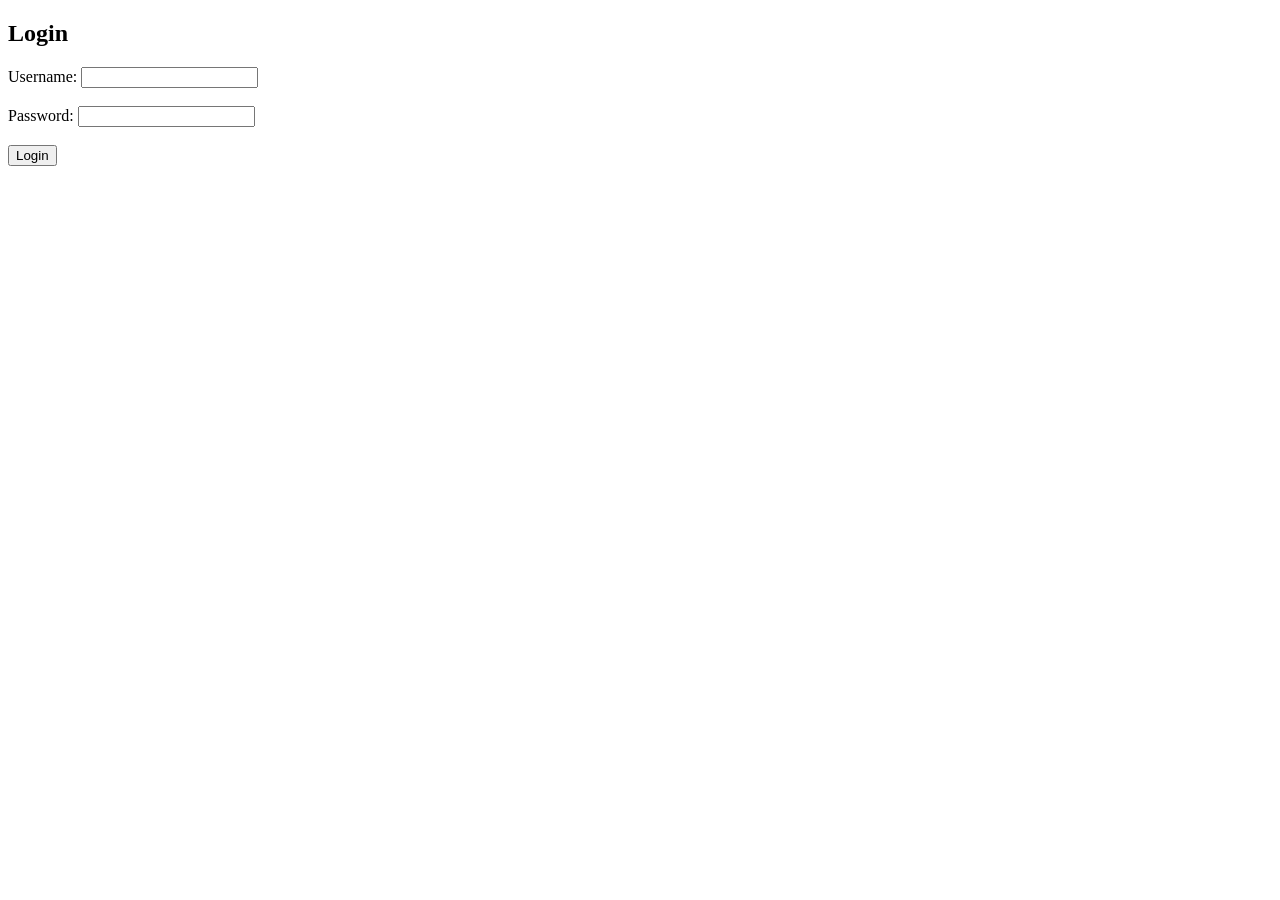
==== templates/login.html @ ad26cc6d "Add db.py with user registration" ====
<!DOCTYPE html>
<html lang="en">
<head>
    <meta charset="UTF-8">
    <meta name="viewport" content="width=device-width, initial-scale=1.0">
    <title>Login</title>
</head>
<body>
    <h2>Login</h2>
    <form action="/login" method="POST" target="_top">
        <label for="username">Username:</label>
        <input type="text" id="username" name="username" required>
        <br><br>
        <label for="password">Password:</label>
        <input type="password" id="password" name="password" required>
        <br><br>
        <button type="submit">Login</button>
    </form>
</body>
</html>
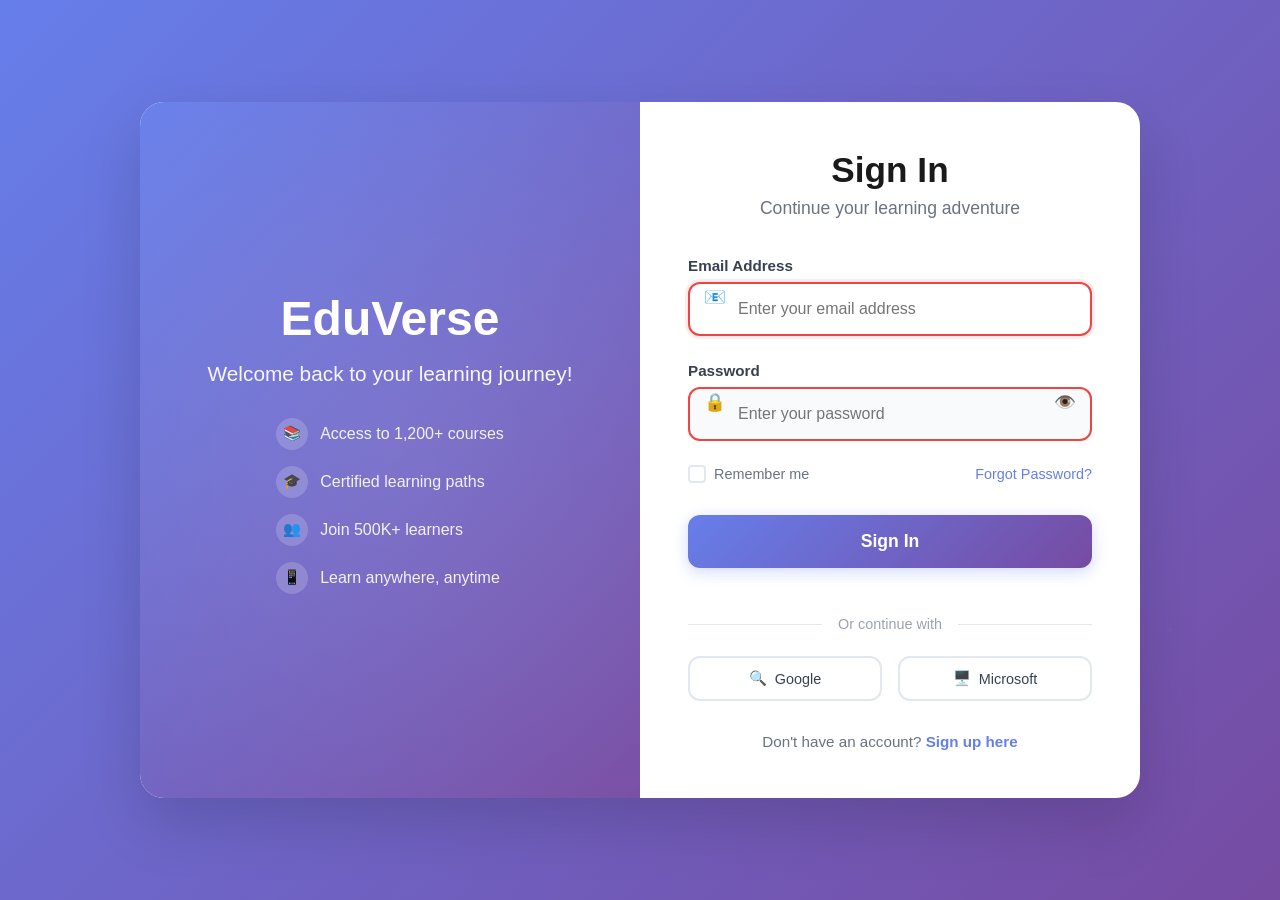
==== commit a6bca360: "SIGN IN USER INTEGRATE" ====
--- a/templates/login.html
+++ b/templates/login.html
@@ -3,18 +3,775 @@
 <head>
     <meta charset="UTF-8">
     <meta name="viewport" content="width=device-width, initial-scale=1.0">
-    <title>Login</title>
+    <title>Sign In - EduVerse</title>
+    <style>
+        * {
+            margin: 0;
+            padding: 0;
+            box-sizing: border-box;
+        }
+
+        body {
+            font-family: 'Inter', -apple-system, BlinkMacSystemFont, sans-serif;
+            min-height: 100vh;
+            background: linear-gradient(135deg, #667eea 0%, #764ba2 100%);
+            display: flex;
+            align-items: center;
+            justify-content: center;
+            padding: 2rem;
+            position: relative;
+            overflow: hidden;
+        }
+
+        /* Animated Background Elements */
+        body::before {
+            content: '';
+            position: absolute;
+            top: 0;
+            left: 0;
+            right: 0;
+            bottom: 0;
+            background: url('data:image/svg+xml,<svg xmlns="http://www.w3.org/2000/svg" viewBox="0 0 1000 1000"><defs><radialGradient id="a" cx="50%" cy="50%" r="50%"><stop offset="0%" style="stop-color:white;stop-opacity:0.1"/><stop offset="100%" style="stop-color:white;stop-opacity:0"/></radialGradient></defs><circle cx="200" cy="300" r="4" fill="url(%23a)"/><circle cx="600" cy="150" r="3" fill="url(%23a)"/><circle cx="800" cy="400" r="5" fill="url(%23a)"/><circle cx="300" cy="700" r="3" fill="url(%23a)"/><circle cx="900" cy="600" r="4" fill="url(%23a)"/><circle cx="100" cy="500" r="2" fill="url(%23a)"/></svg>') repeat;
+            opacity: 0.4;
+            animation: float 25s ease-in-out infinite;
+        }
+
+        @keyframes float {
+            0%, 100% { transform: translateY(0px) rotate(0deg); }
+            33% { transform: translateY(-15px) rotate(120deg); }
+            66% { transform: translateY(-10px) rotate(240deg); }
+        }
+
+        /* Main Container */
+        .signin-container {
+            background: white;
+            border-radius: 24px;
+            box-shadow: 0 25px 60px rgba(0, 0, 0, 0.15);
+            overflow: hidden;
+            max-width: 1000px;
+            width: 100%;
+            min-height: 600px;
+            display: grid;
+            grid-template-columns: 1fr 1fr;
+            position: relative;
+            z-index: 1;
+            animation: slideUp 0.8s ease-out;
+        }
+
+        @keyframes slideUp {
+            from {
+                opacity: 0;
+                transform: translateY(40px);
+            }
+            to {
+                opacity: 1;
+                transform: translateY(0);
+            }
+        }
+
+        /* Left Panel - Branding */
+        .branding-panel {
+            background: linear-gradient(135deg, #667eea 0%, #764ba2 100%);
+            padding: 3rem;
+            display: flex;
+            flex-direction: column;
+            justify-content: center;
+            align-items: center;
+            text-align: center;
+            color: white;
+            position: relative;
+            overflow: hidden;
+        }
+
+        .branding-panel::before {
+            content: '';
+            position: absolute;
+            top: -50%;
+            left: -50%;
+            width: 200%;
+            height: 200%;
+            background: radial-gradient(circle, rgba(255,255,255,0.1) 0%, transparent 70%);
+            animation: rotate 20s linear infinite;
+        }
+
+        @keyframes rotate {
+            from { transform: rotate(0deg); }
+            to { transform: rotate(360deg); }
+        }
+
+        .logo-large {
+            font-size: 3rem;
+            font-weight: 800;
+            margin-bottom: 1rem;
+            position: relative;
+            z-index: 2;
+        }
+
+        .tagline {
+            font-size: 1.3rem;
+            margin-bottom: 2rem;
+            opacity: 0.95;
+            position: relative;
+            z-index: 2;
+        }
+
+        .features-list {
+            list-style: none;
+            position: relative;
+            z-index: 2;
+        }
+
+        .features-list li {
+            display: flex;
+            align-items: center;
+            gap: 0.75rem;
+            margin-bottom: 1rem;
+            font-size: 1rem;
+            opacity: 0.9;
+        }
+
+        .feature-icon {
+            background: rgba(255, 255, 255, 0.2);
+            border-radius: 50%;
+            width: 32px;
+            height: 32px;
+            display: flex;
+            align-items: center;
+            justify-content: center;
+            font-size: 0.9rem;
+        }
+
+        /* Right Panel - Sign In Form */
+        .signin-panel {
+            padding: 3rem;
+            display: flex;
+            flex-direction: column;
+            justify-content: center;
+        }
+
+        .signin-header {
+            text-align: center;
+            margin-bottom: 2.5rem;
+        }
+
+        .signin-title {
+            font-size: 2.2rem;
+            font-weight: 700;
+            color: #1a1a1a;
+            margin-bottom: 0.5rem;
+        }
+
+        .signin-subtitle {
+            color: #6b7280;
+            font-size: 1.1rem;
+        }
+
+        /* Form Styles */
+        .signin-form {
+            width: 100%;
+        }
+
+        .form-group {
+            margin-bottom: 1.5rem;
+            position: relative;
+        }
+
+        .form-label {
+            display: block;
+            font-weight: 600;
+            color: #374151;
+            margin-bottom: 0.5rem;
+            font-size: 0.95rem;
+        }
+
+        .form-input {
+            width: 100%;
+            padding: 1rem 1rem 1rem 3rem;
+            border: 2px solid #e2e8f0;
+            border-radius: 12px;
+            font-size: 1rem;
+            transition: all 0.3s ease;
+            background: #f8fafc;
+        }
+
+        .form-input:focus {
+            outline: none;
+            border-color: #667eea;
+            background: white;
+            box-shadow: 0 0 0 3px rgba(102, 126, 234, 0.1);
+        }
+
+        .input-icon {
+            position: absolute;
+            left: 1rem;
+            top: 50%;
+            transform: translateY(-50%);
+            color: #9ca3af;
+            font-size: 1.1rem;
+            transition: color 0.3s ease;
+        }
+
+        .form-input:focus + .input-icon,
+        .form-group:hover .input-icon {
+            color: #667eea;
+        }
+
+        /* Password Toggle */
+        .password-toggle {
+            position: absolute;
+            right: 1rem;
+            top: 50%;
+            transform: translateY(-50%);
+            background: none;
+            border: none;
+            color: #9ca3af;
+            cursor: pointer;
+            font-size: 1.1rem;
+            transition: color 0.3s ease;
+        }
+
+        .password-toggle:hover {
+            color: #667eea;
+        }
+
+        /* Remember Me & Forgot Password */
+        .form-options {
+            display: flex;
+            justify-content: space-between;
+            align-items: center;
+            margin-bottom: 2rem;
+        }
+
+        .remember-me {
+            display: flex;
+            align-items: center;
+            gap: 0.5rem;
+            color: #6b7280;
+            font-size: 0.9rem;
+        }
+
+        .remember-checkbox {
+            width: 18px;
+            height: 18px;
+            border-radius: 4px;
+            border: 2px solid #e2e8f0;
+            position: relative;
+            cursor: pointer;
+            transition: all 0.3s ease;
+        }
+
+        .remember-checkbox.checked {
+            background: #667eea;
+            border-color: #667eea;
+        }
+
+        .remember-checkbox.checked::after {
+            content: '✓';
+            position: absolute;
+            top: -2px;
+            left: 2px;
+            color: white;
+            font-size: 0.7rem;
+            font-weight: bold;
+        }
+
+        .forgot-password {
+            color: #667eea;
+            text-decoration: none;
+            font-size: 0.9rem;
+            font-weight: 500;
+            transition: color 0.3s ease;
+        }
+
+        .forgot-password:hover {
+            color: #764ba2;
+            text-decoration: underline;
+        }
+
+        /* Sign In Button */
+        .signin-button {
+            width: 100%;
+            background: linear-gradient(135deg, #667eea, #764ba2);
+            color: white;
+            border: none;
+            padding: 1rem;
+            border-radius: 12px;
+            font-size: 1.1rem;
+            font-weight: 600;
+            cursor: pointer;
+            transition: all 0.3s ease;
+            box-shadow: 0 4px 15px rgba(102, 126, 234, 0.3);
+            position: relative;
+            overflow: hidden;
+            margin-bottom: 1.5rem;
+        }
+
+        .signin-button:hover {
+            transform: translateY(-2px);
+            box-shadow: 0 8px 25px rgba(102, 126, 234, 0.4);
+        }
+
+        .signin-button:active {
+            transform: translateY(0);
+        }
+
+        .signin-button:disabled {
+            opacity: 0.7;
+            cursor: not-allowed;
+            transform: none;
+        }
+
+        /* Loading State */
+        .loading-spinner {
+            display: none;
+            width: 20px;
+            height: 20px;
+            border: 2px solid rgba(255, 255, 255, 0.3);
+            border-radius: 50%;
+            border-top-color: white;
+            animation: spin 1s ease-in-out infinite;
+            margin-right: 0.5rem;
+        }
+
+        @keyframes spin {
+            to { transform: rotate(360deg); }
+        }
+
+        /* Divider */
+        .divider {
+            display: flex;
+            align-items: center;
+            margin: 1.5rem 0;
+            color: #9ca3af;
+            font-size: 0.9rem;
+        }
+
+        .divider::before,
+        .divider::after {
+            content: '';
+            flex: 1;
+            height: 1px;
+            background: #e2e8f0;
+        }
+
+        .divider span {
+            padding: 0 1rem;
+            background: white;
+        }
+
+        /* Social Sign In */
+        .social-buttons {
+            display: grid;
+            grid-template-columns: 1fr 1fr;
+            gap: 1rem;
+            margin-bottom: 2rem;
+        }
+
+        .social-button {
+            display: flex;
+            align-items: center;
+            justify-content: center;
+            gap: 0.5rem;
+            padding: 0.75rem;
+            border: 2px solid #e2e8f0;
+            border-radius: 12px;
+            background: white;
+            color: #374151;
+            text-decoration: none;
+            font-weight: 500;
+            font-size: 0.9rem;
+            transition: all 0.3s ease;
+        }
+
+        .social-button:hover {
+            border-color: #667eea;
+            background: #f8fafc;
+            transform: translateY(-1px);
+        }
+
+        /* Sign Up Link */
+        .signup-link {
+            text-align: center;
+            color: #6b7280;
+            font-size: 0.95rem;
+        }
+
+        .signup-link a {
+            color: #667eea;
+            text-decoration: none;
+            font-weight: 600;
+            transition: color 0.3s ease;
+        }
+
+        .signup-link a:hover {
+            color: #764ba2;
+            text-decoration: underline;
+        }
+
+        /* Error Message */
+        .error-message {
+            background: #fee2e2;
+            border: 1px solid #fecaca;
+            color: #dc2626;
+            padding: 0.75rem 1rem;
+            border-radius: 8px;
+            font-size: 0.9rem;
+            margin-bottom: 1rem;
+            display: none;
+            animation: shake 0.5s ease-in-out;
+        }
+
+        @keyframes shake {
+            0%, 100% { transform: translateX(0); }
+            25% { transform: translateX(-5px); }
+            75% { transform: translateX(5px); }
+        }
+
+        /* Success Message */
+        .success-message {
+            background: #d1fae5;
+            border: 1px solid #a7f3d0;
+            color: #065f46;
+            padding: 0.75rem 1rem;
+            border-radius: 8px;
+            font-size: 0.9rem;
+            margin-bottom: 1rem;
+            display: none;
+        }
+
+        /* Mobile Responsive */
+        @media (max-width: 768px) {
+            body {
+                padding: 1rem;
+            }
+
+            .signin-container {
+                grid-template-columns: 1fr;
+                max-width: 400px;
+            }
+
+            .branding-panel {
+                display: none;
+            }
+
+            .signin-panel {
+                padding: 2rem;
+            }
+
+            .signin-title {
+                font-size: 1.8rem;
+            }
+
+            .social-buttons {
+                grid-template-columns: 1fr;
+            }
+        }
+
+        /* Accessibility */
+        .form-input:invalid {
+            border-color: #ef4444;
+        }
+
+        .form-input:invalid:focus {
+            box-shadow: 0 0 0 3px rgba(239, 68, 68, 0.1);
+        }
+
+        /* Focus visible for keyboard navigation */
+        .signin-button:focus-visible,
+        .social-button:focus-visible,
+        .forgot-password:focus-visible {
+            outline: 2px solid #667eea;
+            outline-offset: 2px;
+        }
+
+        /* High contrast mode support */
+        @media (prefers-contrast: high) {
+            .form-input {
+                border-width: 3px;
+            }
+            
+            .signin-button {
+                border: 2px solid #000;
+            }
+        }
+    </style>
 </head>
 <body>
-    <h2>Login</h2>
-    <form action="/login" method="POST" target="_top">
-        <label for="username">Username:</label>
-        <input type="text" id="username" name="username" required>
-        <br><br>
-        <label for="password">Password:</label>
-        <input type="password" id="password" name="password" required>
-        <br><br>
-        <button type="submit">Login</button>
-    </form>
+    <div class="signin-container">
+        <!-- Left Panel - Branding -->
+        <div class="branding-panel">
+            <div class="logo-large">EduVerse</div>
+            <p class="tagline">Welcome back to your learning journey!</p>
+            <ul class="features-list">
+                <li>
+                    <div class="feature-icon">📚</div>
+                    <span>Access to 1,200+ courses</span>
+                </li>
+                <li>
+                    <div class="feature-icon">🎓</div>
+                    <span>Certified learning paths</span>
+                </li>
+                <li>
+                    <div class="feature-icon">👥</div>
+                    <span>Join 500K+ learners</span>
+                </li>
+                <li>
+                    <div class="feature-icon">📱</div>
+                    <span>Learn anywhere, anytime</span>
+                </li>
+            </ul>
+        </div>
+
+        <!-- Right Panel - Sign In Form -->
+        <div class="signin-panel">
+            <div class="signin-header">
+                <h1 class="signin-title">Sign In</h1>
+                <p class="signin-subtitle">Continue your learning adventure</p>
+            </div>
+
+            <div class="error-message" id="errorMessage">
+                Invalid email or password. Please try again.
+            </div>
+
+            <div class="success-message" id="successMessage">
+                Welcome back! Redirecting to your dashboard...
+            </div>
+
+            <form class="signin-form" id="signinForm" action="/login" method="post" target="_top">
+                <div class="form-group">
+                    <label for="email" class="form-label">Email Address</label>
+                    <input 
+                        type="email" 
+                        id="email" 
+                        class="form-input" 
+                        placeholder="Enter your email address"
+                        required
+                        autocomplete="email"
+                    >
+                    <div class="input-icon">📧</div>
+                </div>
+
+                <div class="form-group">
+                    <label for="password" class="form-label">Password</label>
+                    <input 
+                        type="password" 
+                        id="password" 
+                        class="form-input" 
+                        placeholder="Enter your password"
+                        required
+                        autocomplete="current-password"
+                    >
+                    <div class="input-icon">🔒</div>
+                    <button type="button" class="password-toggle" onclick="togglePassword()">👁️</button>
+                </div>
+
+                <div class="form-options">
+                    <label class="remember-me">
+                        <div class="remember-checkbox" onclick="toggleRemember(this)"></div>
+                        <span>Remember me</span>
+                    </label>
+                    <a href="#" class="forgot-password" onclick="showForgotPassword()">Forgot Password?</a>
+                </div>
+
+                <button type="submit" class="signin-button" id="signinButton">
+                    <div class="loading-spinner" id="loadingSpinner"></div>
+                    <span id="buttonText">Sign In</span>
+                </button>
+            </form>
+
+            <div class="divider">
+                <span>Or continue with</span>
+            </div>
+
+            <div class="social-buttons">
+                <a href="#" class="social-button" onclick="signInWith('google')">
+                    <span>🔍</span>
+                    <span>Google</span>
+                </a>
+                <a href="#" class="social-button" onclick="signInWith('microsoft')">
+                    <span>🖥️</span>
+                    <span>Microsoft</span>
+                </a>
+            </div>
+
+            <div class="signup-link">
+                Don't have an account? <a href="#" onclick="goToSignUp()">Sign up here</a>
+            </div>
+        </div>
+    </div>
+
+    <script>
+        let status;
+        // Form submission handler
+        document.getElementById('signinForm').addEventListener('submit', function(e) {
+            e.preventDefault();
+            handleSignIn();
+        });
+
+        function handleSignIn() {
+            const email = document.getElementById('email').value;
+            const password = document.getElementById('password').value;
+            const button = document.getElementById('signinButton');
+            const buttonText = document.getElementById('buttonText');
+            const spinner = document.getElementById('loadingSpinner');
+            const errorMsg = document.getElementById('errorMessage');
+            const successMsg = document.getElementById('successMessage');
+
+            // Hide previous messages
+            errorMsg.style.display = 'none';
+            successMsg.style.display = 'none';
+
+            // Validate inputs
+            if (!email || !password) {
+                showError('Please fill in all fields.');
+                return;
+            }
+
+            if (!email.includes('@')) {
+                showError('Please enter a valid email address.');
+                return;
+            }
+
+            // Show loading state
+            button.disabled = true;
+            buttonText.style.display = 'none';
+            spinner.style.display = 'inline-block';
+
+            // Simulate API call
+            setTimeout(() => {
+                
+                login(email, password);
+                button.disabled = false;
+                buttonText.style.display = 'inline';
+                spinner.style.display = 'none';
+            }, 2000);
+        }
+
+        function showError(message) {
+            const errorMsg = document.getElementById('errorMessage');
+            errorMsg.textContent = message;
+            errorMsg.style.display = 'block';
+            
+            // Add shake animation
+            errorMsg.style.animation = 'none';
+            errorMsg.offsetHeight; // Trigger reflow
+            errorMsg.style.animation = 'shake 0.5s ease-in-out';
+        }
+
+        function showSuccess() {
+            const successMsg = document.getElementById('successMessage');
+            successMsg.style.display = 'block';
+        }
+
+        function togglePassword() {
+            const passwordInput = document.getElementById('password');
+            const toggleButton = document.querySelector('.password-toggle');
+            
+            if (passwordInput.type === 'password') {
+                passwordInput.type = 'text';
+                toggleButton.textContent = '🙈';
+            } else {
+                passwordInput.type = 'password';
+                toggleButton.textContent = '👁️';
+            }
+        }
+
+        function toggleRemember(checkbox) {
+            checkbox.classList.toggle('checked');
+        }
+
+        function showForgotPassword() {
+            alert('Forgot password functionality would open a password reset form or modal.');
+        }
+
+        function signInWith(provider) {
+            const button = event.target.closest('.social-button');
+            button.style.transform = 'translateY(2px)';
+            
+            setTimeout(() => {
+                button.style.transform = 'translateY(-1px)';
+                alert(`Signing in with ${provider}...`);
+            }, 150);
+        }
+
+        function goToSignUp() {
+            alert('Redirecting to sign up page...');
+        }
+
+        // Add input validation and styling
+        document.querySelectorAll('.form-input').forEach(input => {
+            input.addEventListener('input', function() {
+                const errorMsg = document.getElementById('errorMessage');
+                if (errorMsg.style.display === 'block') {
+                    errorMsg.style.display = 'none';
+                }
+            });
+
+            input.addEventListener('focus', function() {
+                this.parentElement.style.transform = 'translateY(-2px)';
+            });
+
+            input.addEventListener('blur', function() {
+                this.parentElement.style.transform = 'translateY(0)';
+                
+                // Validate email format
+                if (this.type === 'email' && this.value) {
+                    if (this.value.includes('@') && this.value.includes('.')) {
+                        this.style.borderColor = '#10b981';
+                    } else {
+                        this.style.borderColor = '#ef4444';
+                    }
+                }
+            });
+        });
+
+        // Keyboard navigation support
+        document.addEventListener('keydown', function(e) {
+            if (e.key === 'Enter' && e.target.classList.contains('form-input')) {
+                const form = document.getElementById('signinForm');
+                form.requestSubmit();
+            }
+        });
+
+        // Demo credentials hint
+        console.log('Demo credentials: email = demo@eduverse.com, password = demo123');
+
+        // Add subtle animations on load
+        window.addEventListener('load', function() {
+            const inputs = document.querySelectorAll('.form-input');
+            inputs.forEach((input, index) => {
+                setTimeout(() => {
+                    input.style.transform = 'translateX(0)';
+                    input.style.opacity = '1';
+                }, index * 100);
+            });
+        });
+
+        // Auto-focus first input
+        document.getElementById('email').focus();
+
+        // #mycode
+        async function login(email, password) {
+            const res = await fetch("http://127.0.0.1:5000/login",{
+                method: "POST",
+                headers: { "Content-Type": "application/json" },
+                body: JSON.stringify({ email, password })
+            });
+            const data = await res.json();
+            if(data.token)
+            {
+                localStorage.setItem("jwt",data.token);
+                showSuccess();
+                setTimeout(() => {
+                    window.location.href = `/dashboard/${data.token}`;
+                }, 2000);
+            }
+            else
+            {
+                showError(data.error);
+            }
+            console.log("Login response:", data);
+         }
+    </script>
 </body>
 </html>
